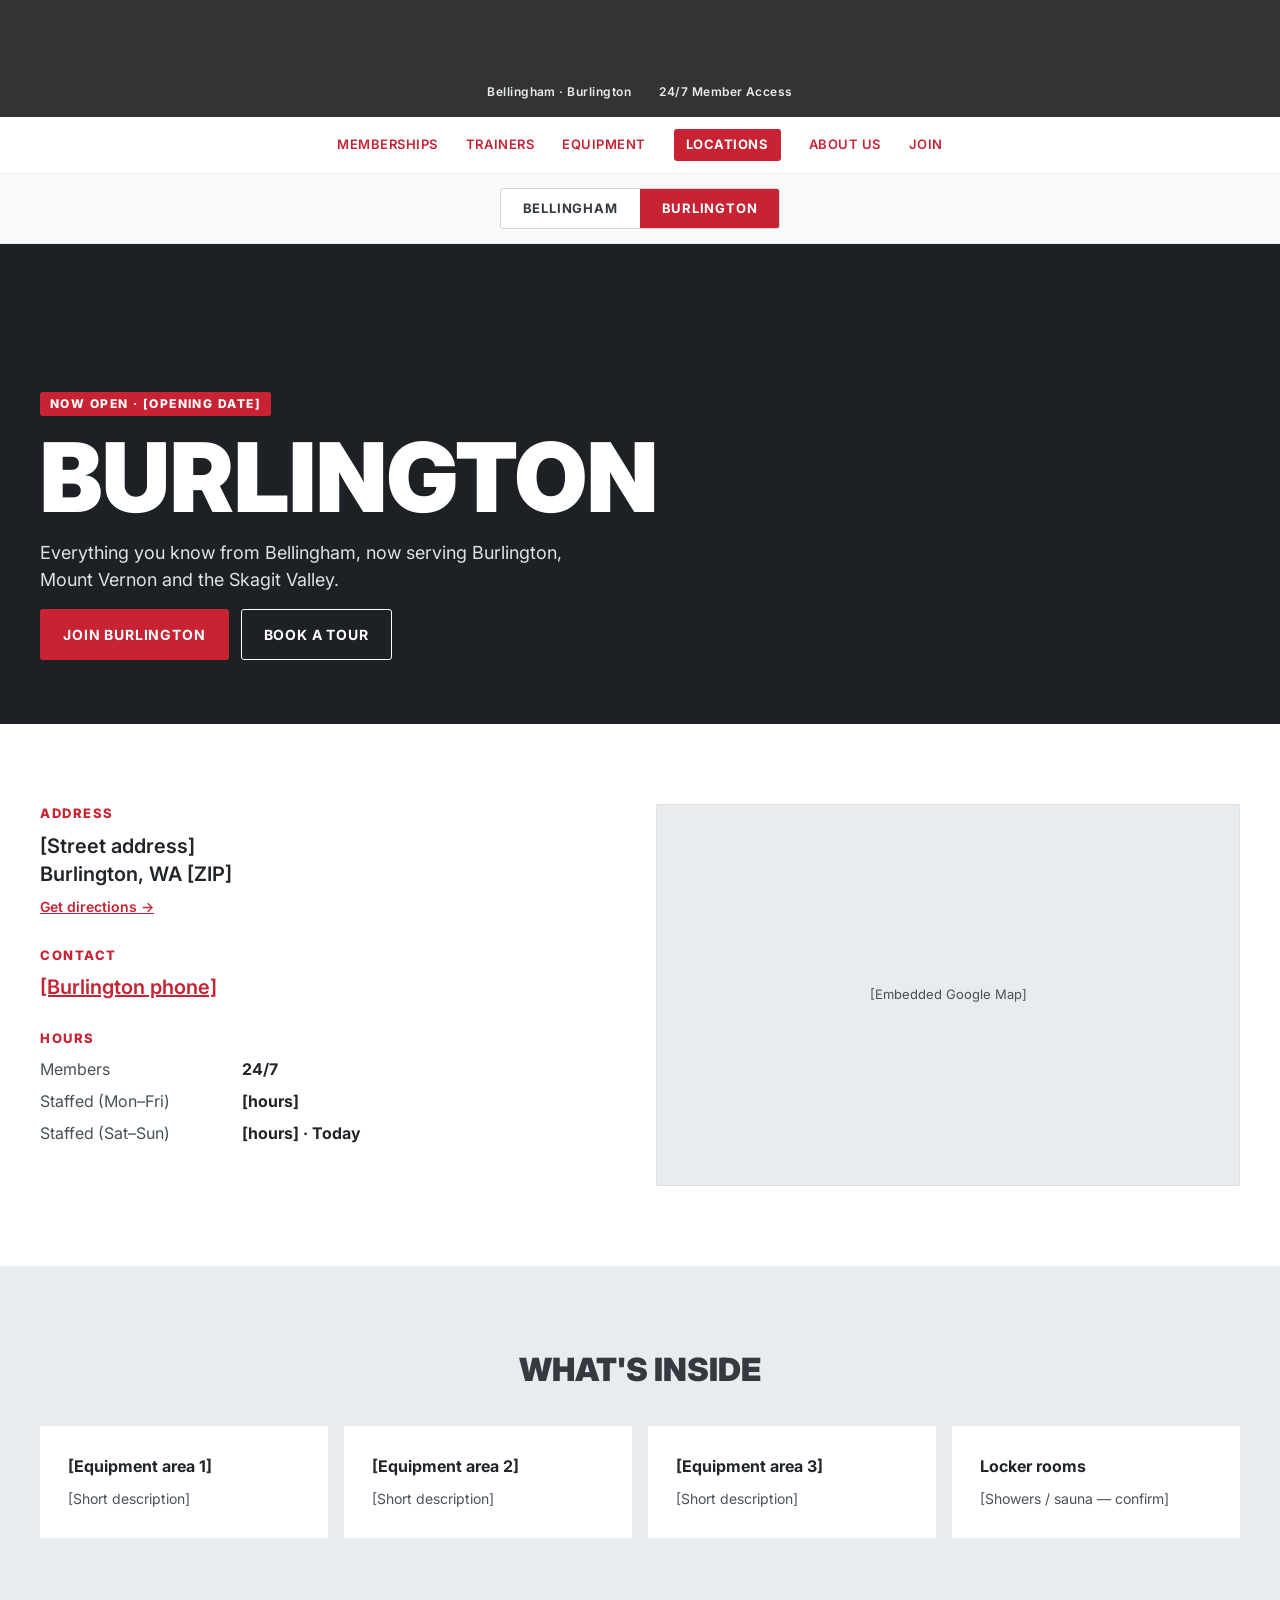
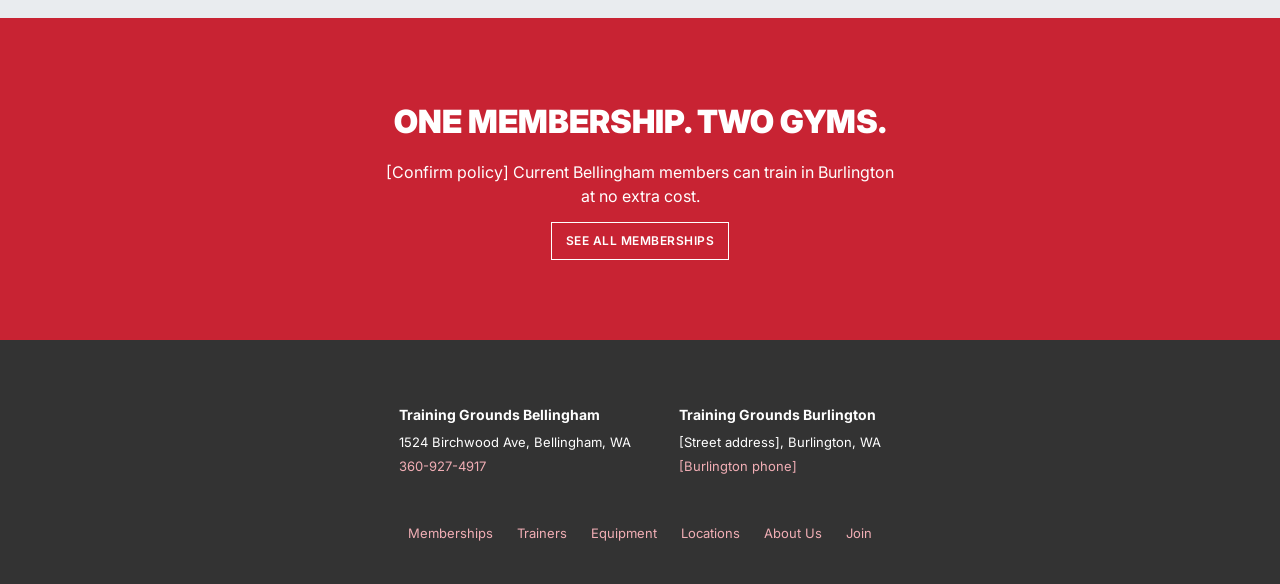
==== burlington.html @ 5257d99b "Add files via upload" ====
<!doctype html>
<html lang="en">
<head>
  <meta charset="utf-8">
  <meta name="viewport" content="width=device-width, initial-scale=1">
  <title>Training Grounds Burlington, WA | 24/7 Gym</title>
  <meta name="description" content="Training Grounds is now open in Burlington, WA. 24/7 member access, personal trainers and serious equipment for the Skagit Valley.">
  <link rel="preconnect" href="https://fonts.googleapis.com">
  <link rel="preconnect" href="https://fonts.gstatic.com" crossorigin>
  <link href="https://fonts.googleapis.com/css2?family=Inter:wght@400;600;700;800;900&family=Oswald:wght@700&display=swap" rel="stylesheet">
  <link rel="stylesheet" href="css/styles.css">

  <!-- Local SEO: fill in the placeholders before launch -->
  <script type="application/ld+json">
  {
    "@context": "https://schema.org",
    "@type": "ExerciseGym",
    "name": "Training Grounds Burlington",
    "address": {
      "@type": "PostalAddress",
      "streetAddress": "[Street address]",
      "addressLocality": "Burlington",
      "addressRegion": "WA",
      "postalCode": "[ZIP]",
      "addressCountry": "US"
    },
    "telephone": "[Burlington phone]",
    "url": "https://bellinghamtraininggrounds.com/burlington.html",
    "parentOrganization": { "@type": "Organization", "name": "Training Grounds" }
  }
  </script>
</head>
<body>

  <header class="site-header">
    <a class="logo" href="/" aria-label="Training Grounds home">
      <img src="/images/training_grounds1_text_white.png" alt="">
      <img class="logo-tg" src="/images/training_grounds_tg_red.png" alt="">
      <img src="/images/training_grounds2_text_white.png" alt="">
    </a>
    <div class="tagline">
      <span>Bellingham · Burlington</span>
      <span>24/7 Member Access</span>
    </div>
  </header>

  <nav class="site-nav" aria-label="Main">
    <button class="nav-toggle" type="button" aria-expanded="false" aria-controls="nav-list" data-nav-toggle>
      <svg width="18" height="18" viewBox="0 0 24 24" fill="none" stroke="currentColor" stroke-width="2.5" aria-hidden="true"><path d="M3 6h18M3 12h18M3 18h18"/></svg>
      MENU
    </button>
    <ul class="nav-list" id="nav-list">
      <li><a href="/Memberships">MEMBERSHIPS</a></li>
      <li><a href="/Trainers">TRAINERS</a></li>
      <li><a href="/Equipment">EQUIPMENT</a></li>
      <li><a class="nav-highlight" href="index.html#locations">LOCATIONS</a></li>
      <li><a href="/About">ABOUT US</a></li>
      <li><a href="/Join">JOIN</a></li>
    </ul>
  </nav>

  <div class="loc-switch">
    <nav class="loc-switch-group" aria-label="Choose location">
      <a href="index.html#locations">BELLINGHAM</a>
      <a href="burlington.html" aria-current="page">BURLINGTON</a>
    </nav>
  </div>

  <main>
    <section class="loc-hero">
      <!-- TODO: replace with Burlington exterior photo -->
      <img src="/images/burlington-exterior.jpg" alt="" onerror="this.remove()">
      <div class="container">
        <span class="badge">NOW OPEN · [OPENING DATE]</span>
        <h1>BURLINGTON</h1>
        <p>Everything you know from Bellingham, now serving Burlington, Mount Vernon and the Skagit Valley.</p>
        <div class="btn-row">
          <a class="btn btn--solid" href="/Join">JOIN BURLINGTON</a>
          <a class="btn btn--ghost-light" href="/Join">BOOK A TOUR</a>
        </div>
      </div>
    </section>

    <section class="details">
      <div class="container details-grid">
        <div>
          <div class="detail-block">
            <h2>ADDRESS</h2>
            <p>[Street address]<br>Burlington, WA [ZIP]</p>
            <a href="https://maps.google.com/?q=Training+Grounds+Burlington+WA" target="_blank" rel="noopener">Get directions →</a>
          </div>
          <div class="detail-block">
            <h2>CONTACT</h2>
            <p><a href="tel:+1XXXXXXXXXX" style="font-size:inherit">[Burlington phone]</a></p>
          </div>
          <div class="detail-block">
            <h2>HOURS</h2>
            <!-- data-days: 0=Sun … 6=Sat; data-open/close: 24h "HH:MM". main.js highlights today's row. -->
            <dl class="hours" data-hours>
              <dt>Members</dt><dd>24/7</dd>
              <dt data-days="1,2,3,4,5" data-open="09:00" data-close="18:00">Staffed (Mon–Fri)</dt><dd>[hours]</dd>
              <dt data-days="0,6" data-open="10:00" data-close="14:00">Staffed (Sat–Sun)</dt><dd>[hours]</dd>
            </dl>
          </div>
        </div>
        <div class="map">
          <!-- TODO: paste Google Maps embed iframe here, e.g.
          <iframe src="https://www.google.com/maps/embed?pb=..." loading="lazy" title="Map to Training Grounds Burlington"></iframe> -->
          <div class="photo-ph" style="height:100%;min-height:380px;background:var(--light);color:#495057">[Embedded Google Map]</div>
        </div>
      </div>
    </section>

    <section class="inside">
      <div class="container">
        <h2>WHAT'S INSIDE</h2>
        <div class="feature-grid">
          <div class="feature"><strong>[Equipment area 1]</strong><span>[Short description]</span></div>
          <div class="feature"><strong>[Equipment area 2]</strong><span>[Short description]</span></div>
          <div class="feature"><strong>[Equipment area 3]</strong><span>[Short description]</span></div>
          <div class="feature"><strong>Locker rooms</strong><span>[Showers / sauna — confirm]</span></div>
        </div>
      </div>
    </section>

    <section class="band">
      <h2>ONE MEMBERSHIP. TWO GYMS.</h2>
      <p>[Confirm policy] Current Bellingham members can train in Burlington at no extra cost.</p>
      <a class="outline-link outline-link--white" href="/Memberships">SEE ALL MEMBERSHIPS</a>
    </section>
  </main>

  <footer class="site-footer">
    <div class="footer-simple">
      <div class="footer-col">
        <strong>Training Grounds Bellingham</strong>
        <span>1524 Birchwood Ave, Bellingham, WA</span>
        <a href="tel:+13609274917">360-927-4917</a>
      </div>
      <div class="footer-col">
        <strong>Training Grounds Burlington</strong>
        <span>[Street address], Burlington, WA</span>
        <a href="tel:+1XXXXXXXXXX">[Burlington phone]</a>
      </div>
    </div>
    <nav class="footer-nav" aria-label="Footer">
      <a href="/Memberships">Memberships</a>
      <a href="/Trainers">Trainers</a>
      <a href="/Equipment">Equipment</a>
      <a href="index.html#locations">Locations</a>
      <a href="/About">About Us</a>
      <a href="/Join">Join</a>
    </nav>
  </footer>

  <script src="js/main.js" defer></script>
</body>
</html>
---- css/styles.css ----
/* Training Grounds – two-location styles */
:root {
  --red: #dc3545;
  --red-dark: #c82333;   /* used behind small white text (passes 4.5:1) */
  --red-darker: #9b1c28;
  --charcoal: #333;
  --slate: #343a40;
  --gray: #6c757d;
  --light: #e9ecef;
  --lighter: #f8f9fa;
  --border: #dee2e6;
  --ink: #212529;
  --pink: #f1aeb5;
  --photo: #2b3035;
  --font: "Inter", Tahoma, Arial, sans-serif;
  --display: "Oswald", Impact, sans-serif;
}

*, *::before, *::after { box-sizing: border-box; }
html { scroll-behavior: smooth; }
body { margin: 0; font-family: var(--font); color: var(--ink); background: #fff; line-height: 1.5; }
img { max-width: 100%; display: block; }
a { color: var(--red-dark); }
a:hover { color: var(--red-darker); }
.container { max-width: 1200px; margin: 0 auto; }
.visually-hidden { position: absolute; width: 1px; height: 1px; overflow: hidden; clip: rect(0 0 0 0); white-space: nowrap; }

/* ---------- Announcement bar ---------- */
.announce { position: relative; background: var(--red-dark); color: #fff; }
.announce a {
  display: flex; flex-wrap: wrap; justify-content: center; align-items: center;
  gap: 8px 16px; padding: 12px 56px; color: #fff; text-decoration: none;
  font-size: 14px; font-weight: 600; letter-spacing: .04em; text-align: center;
}
.announce a span:last-child { text-decoration: underline; }
.announce-close {
  position: absolute; right: 8px; top: 50%; transform: translateY(-50%);
  width: 44px; height: 44px; background: none; border: 0; color: #fff;
  font-size: 22px; cursor: pointer;
}
.announce.is-hidden { display: none; }

/* ---------- Badges ---------- */
.badge {
  display: inline-block; background: var(--red-dark); color: #fff;
  font-size: 12px; font-weight: 800; letter-spacing: .12em;
  padding: 6px 10px; border-radius: 3px; line-height: 1;
}
.badge--light { background: #fff; color: var(--red-dark); font-size: 11px; padding: 4px 8px; }
.badge--sm { font-size: 10px; padding: 4px 7px; }

/* ---------- Header ---------- */
.site-header { background: var(--charcoal); padding: 22px 16px 16px; text-align: center; }
.logo { display: inline-flex; align-items: center; gap: 12px; text-decoration: none; }
.logo img { height: 44px; width: auto; }
.logo .logo-tg { height: 54px; }
.logo-text { font-family: var(--display); font-weight: 700; font-size: 44px; letter-spacing: .06em; color: #fff; line-height: 1; }
.tagline { display: flex; justify-content: center; flex-wrap: wrap; gap: 4px 28px; margin-top: 6px; color: var(--light); font-size: 12px; font-weight: 600; letter-spacing: .04em; }

/* ---------- Nav ---------- */
.site-nav { background: #fff; border-bottom: 1px solid var(--light); position: sticky; top: 0; z-index: 20; }
.nav-toggle { display: none; }
.nav-list { list-style: none; margin: 0; padding: 12px 16px; display: flex; flex-wrap: wrap; justify-content: center; gap: 4px 28px; }
.nav-list a { display: inline-block; padding: 6px 0; color: var(--red-dark); text-decoration: none; font-size: 13px; font-weight: 600; letter-spacing: .04em; }
.nav-list a:hover { color: var(--red-darker); }
.nav-list a.nav-highlight { background: var(--red-dark); color: #fff; padding: 6px 12px; border-radius: 3px; font-weight: 700; }

/* ---------- Buttons ---------- */
.btn {
  display: inline-block; text-decoration: none; font-weight: 700; font-size: 14px;
  letter-spacing: .06em; padding: 14px 22px; border-radius: 3px; border: 1px solid transparent;
  transition: background .15s, color .15s;
}
.btn--solid { background: var(--red-dark); color: #fff; }
.btn--solid:hover { background: var(--red-darker); color: #fff; }
.btn--ghost-light { color: #fff; border-color: #fff; }
.btn--ghost-light:hover { background: #fff; color: var(--ink); }
.btn--ghost { color: var(--red-dark); border-color: var(--red-dark); }
.btn--ghost:hover { background: var(--red-dark); color: #fff; }
.btn--sm { font-size: 13px; padding: 12px 18px; }
.btn-row { display: flex; flex-wrap: wrap; gap: 12px; }

.outline-link {
  display: inline-block; text-decoration: none; border: 1px solid currentColor;
  padding: 9px 14px; font-size: 12px; font-weight: 600; letter-spacing: .04em;
}
.outline-link--red { color: var(--red-dark); }
.outline-link--white { color: #fff; }

/* ---------- Hero carousel ---------- */
.hero { background: var(--slate); padding: 24px 16px 16px; }
.carousel { position: relative; max-width: 1200px; margin: 0 auto; overflow: hidden; background: #1d2126; }
.slide { display: none; position: relative; min-height: 520px; }
.slide.is-active { display: flex; }
.slide > img, .slide > video { position: absolute; inset: 0; width: 100%; height: 100%; object-fit: cover; }
.slide-overlay {
  position: relative; z-index: 1; align-self: flex-end; padding: 48px; max-width: 700px;
  display: flex; flex-direction: column; gap: 16px; align-items: flex-start;
}
.slide--announce::after { content: ""; position: absolute; inset: 0; background: rgba(0,0,0,.55); }
.slide-overlay h1 { margin: 0; color: #fff; font-weight: 900; font-size: clamp(36px, 6vw, 68px); line-height: 1.02; letter-spacing: -.01em; }
.slide-overlay p { margin: 0; color: #dee2e6; font-size: 18px; }
.carousel-btn {
  position: absolute; top: 50%; transform: translateY(-50%); z-index: 2;
  width: 44px; height: 44px; border: 0; background: rgba(255,255,255,.85); color: var(--ink);
  font-size: 22px; cursor: pointer;
}
.carousel-btn--prev { left: 0; }
.carousel-btn--next { right: 0; }
.carousel-dots { display: flex; justify-content: center; gap: 4px; padding-top: 6px; }
.carousel-dots button { width: 28px; height: 28px; border: 0; background: none; cursor: pointer; padding: 0; display: grid; place-items: center; }
.carousel-dots button::before { content: ""; width: 8px; height: 8px; border-radius: 50%; background: var(--gray); }
.carousel-dots button[aria-current="true"]::before { background: #fff; }

/* ---------- Photo placeholder (remove when real images are in) ---------- */
.photo-ph { background: var(--photo); color: #adb5bd; font-size: 13px; display: flex; align-items: center; justify-content: center; text-align: center; padding: 16px; }

/* ---------- Locations ---------- */
.locations { padding: 88px 16px; }
.section-head { text-align: center; margin-bottom: 40px; }
.section-head h2 { margin: 0 0 10px; font-weight: 900; font-size: 40px; }
.section-head p { margin: 0 auto; color: #495057; max-width: 560px; }
.location-grid { display: grid; grid-template-columns: repeat(auto-fit, minmax(300px, 1fr)); gap: 32px; }
.location-card { position: relative; border: 1px solid var(--border); display: flex; flex-direction: column; }
.location-card--new { border: 2px solid var(--red-dark); }
.location-card > .badge { position: absolute; top: 16px; left: 16px; z-index: 1; }
.location-card .card-img { height: 260px; width: 100%; object-fit: cover; }
.card-body { padding: 32px; display: flex; flex-direction: column; gap: 18px; flex-grow: 1; }
.eyebrow { color: var(--gray); font-size: 12px; font-weight: 700; letter-spacing: .12em; }
.eyebrow--red { color: var(--red-dark); }
.card-body h3 { margin: 2px 0 0; font-size: 28px; font-weight: 900; }
.card-info { display: flex; flex-direction: column; gap: 6px; font-size: 15px; color: var(--slate); }
.card-info a { font-weight: 600; text-decoration: none; }
.tags { display: flex; flex-wrap: wrap; gap: 8px; list-style: none; margin: 0; padding: 0; }
.tags li { background: var(--light); font-size: 12px; font-weight: 600; padding: 6px 10px; border-radius: 3px; }
.card-body .btn-row { margin-top: auto; }

/* ---------- Split tiles (existing homepage sections) ---------- */
.split { display: grid; grid-template-columns: repeat(2, minmax(0, 1fr)); }
.split-text { padding: 96px 48px; display: flex; flex-direction: column; align-items: center; justify-content: center; text-align: center; gap: 16px; }
.split-text h2 { margin: 0; font-size: 32px; font-weight: 900; }
.split-text p { margin: 0; max-width: 400px; font-size: 14px; line-height: 1.55; }
.split-media { min-height: 360px; }
.split-media img { width: 100%; height: 100%; object-fit: cover; }
.bg-light { background: var(--light); color: var(--slate); }
.bg-gray { background: var(--gray); color: #fff; }
.bg-white { background: #fff; color: var(--slate); }

.band { background: var(--red-dark); color: #fff; padding: 80px 16px; text-align: center; display: flex; flex-direction: column; align-items: center; gap: 14px; }
.band h2 { margin: 0; font-size: 32px; font-weight: 900; }
.band p { margin: 0; max-width: 520px; }

/* ---------- Footer ---------- */
.site-footer { background: var(--charcoal); color: #fff; padding: 64px 16px 40px; font-size: 13px; }
.footer-grid { max-width: 1100px; margin: 0 auto; display: grid; grid-template-columns: repeat(auto-fit, minmax(200px, 1fr)); gap: 40px; }
.footer-col { display: flex; flex-direction: column; gap: 4px; }
.footer-col strong { font-size: 14px; margin-bottom: 4px; }
.footer-col a { color: var(--pink); text-decoration: none; }
.footer-col .badge, .footer-col img { align-self: flex-start; margin-bottom: 10px; }
.footer-col img { height: 40px; width: auto; }
.footer-col--person { padding-top: 54px; }
.footer-nav { display: flex; flex-wrap: wrap; justify-content: center; gap: 8px 24px; margin-top: 48px; }
.footer-nav a { color: var(--pink); text-decoration: none; }

/* ---------- Burlington page ---------- */
.loc-switch { background: var(--lighter); border-bottom: 1px solid var(--light); padding: 14px 16px; display: flex; justify-content: center; }
.loc-switch-group { display: flex; border: 1px solid #ced4da; border-radius: 3px; overflow: hidden; }
.loc-switch-group a { padding: 10px 22px; font-size: 13px; font-weight: 700; letter-spacing: .06em; color: var(--slate); text-decoration: none; background: #fff; }
.loc-switch-group a[aria-current="page"] { background: var(--red-dark); color: #fff; }

.loc-hero { position: relative; background: #1d2126; min-height: 480px; display: flex; align-items: flex-end; padding: 64px 16px; }
.loc-hero > img { position: absolute; inset: 0; width: 100%; height: 100%; object-fit: cover; opacity: .45; }
.loc-hero .container { position: relative; width: 100%; display: flex; flex-direction: column; gap: 16px; align-items: flex-start; }
.loc-hero h1 { margin: 0; color: #fff; font-weight: 900; font-size: clamp(44px, 8vw, 96px); line-height: .95; }
.loc-hero p { margin: 0; color: #dee2e6; font-size: 18px; max-width: 560px; }

.details { padding: 80px 16px; }
.details-grid { display: grid; grid-template-columns: repeat(auto-fit, minmax(300px, 1fr)); gap: 32px; }
.detail-block { margin-bottom: 28px; }
.detail-block h2 { margin: 0 0 8px; font-size: 13px; font-weight: 800; letter-spacing: .12em; color: var(--red-dark); }
.detail-block p { margin: 0 0 6px; font-size: 20px; font-weight: 600; line-height: 1.4; }
.detail-block a { font-size: 14px; font-weight: 600; }
.hours { display: grid; grid-template-columns: repeat(2, minmax(0, 1fr)); gap: 8px 24px; max-width: 380px; margin: 0; }
.hours dt { color: #495057; }
.hours dd { margin: 0; font-weight: 700; }
.hours .is-open-now { color: #1e7e34; }
.map { min-height: 380px; border: 1px solid var(--border); background: var(--light); }
.map iframe { width: 100%; height: 100%; min-height: 380px; border: 0; }

.inside { background: var(--light); padding: 80px 16px; }
.inside h2 { text-align: center; margin: 0 0 32px; font-size: 32px; font-weight: 900; color: var(--slate); }
.feature-grid { display: grid; grid-template-columns: repeat(auto-fit, minmax(240px, 1fr)); gap: 16px; }
.feature { background: #fff; padding: 28px; }
.feature strong { display: block; font-size: 16px; margin-bottom: 8px; }
.feature span { font-size: 14px; color: #495057; }

.footer-simple { display: flex; flex-wrap: wrap; justify-content: center; gap: 48px; }

/* ---------- Responsive ---------- */
@media (max-width: 760px) {
  .logo-text { font-size: 28px; }
  .logo img { height: 28px; }
  .logo .logo-tg { height: 36px; }
  .nav-toggle {
    display: flex; align-items: center; justify-content: center; gap: 8px;
    width: 100%; min-height: 48px; background: #fff; border: 0;
    color: var(--red-dark); font: 700 13px var(--font); letter-spacing: .06em; cursor: pointer;
  }
  .nav-list { display: none; flex-direction: column; align-items: center; padding-top: 0; }
  .site-nav.is-open .nav-list { display: flex; }
  .nav-list a { padding: 10px 0; }
  .split { grid-template-columns: 1fr; }
  .split-text { padding: 64px 24px; }
  .split--media-first .split-media { order: -1; }
  .slide { min-height: 440px; }
  .slide-overlay { padding: 32px 24px 56px; }
  .announce a { padding: 12px 48px 12px 16px; }
  .footer-col--person { padding-top: 0; }
}
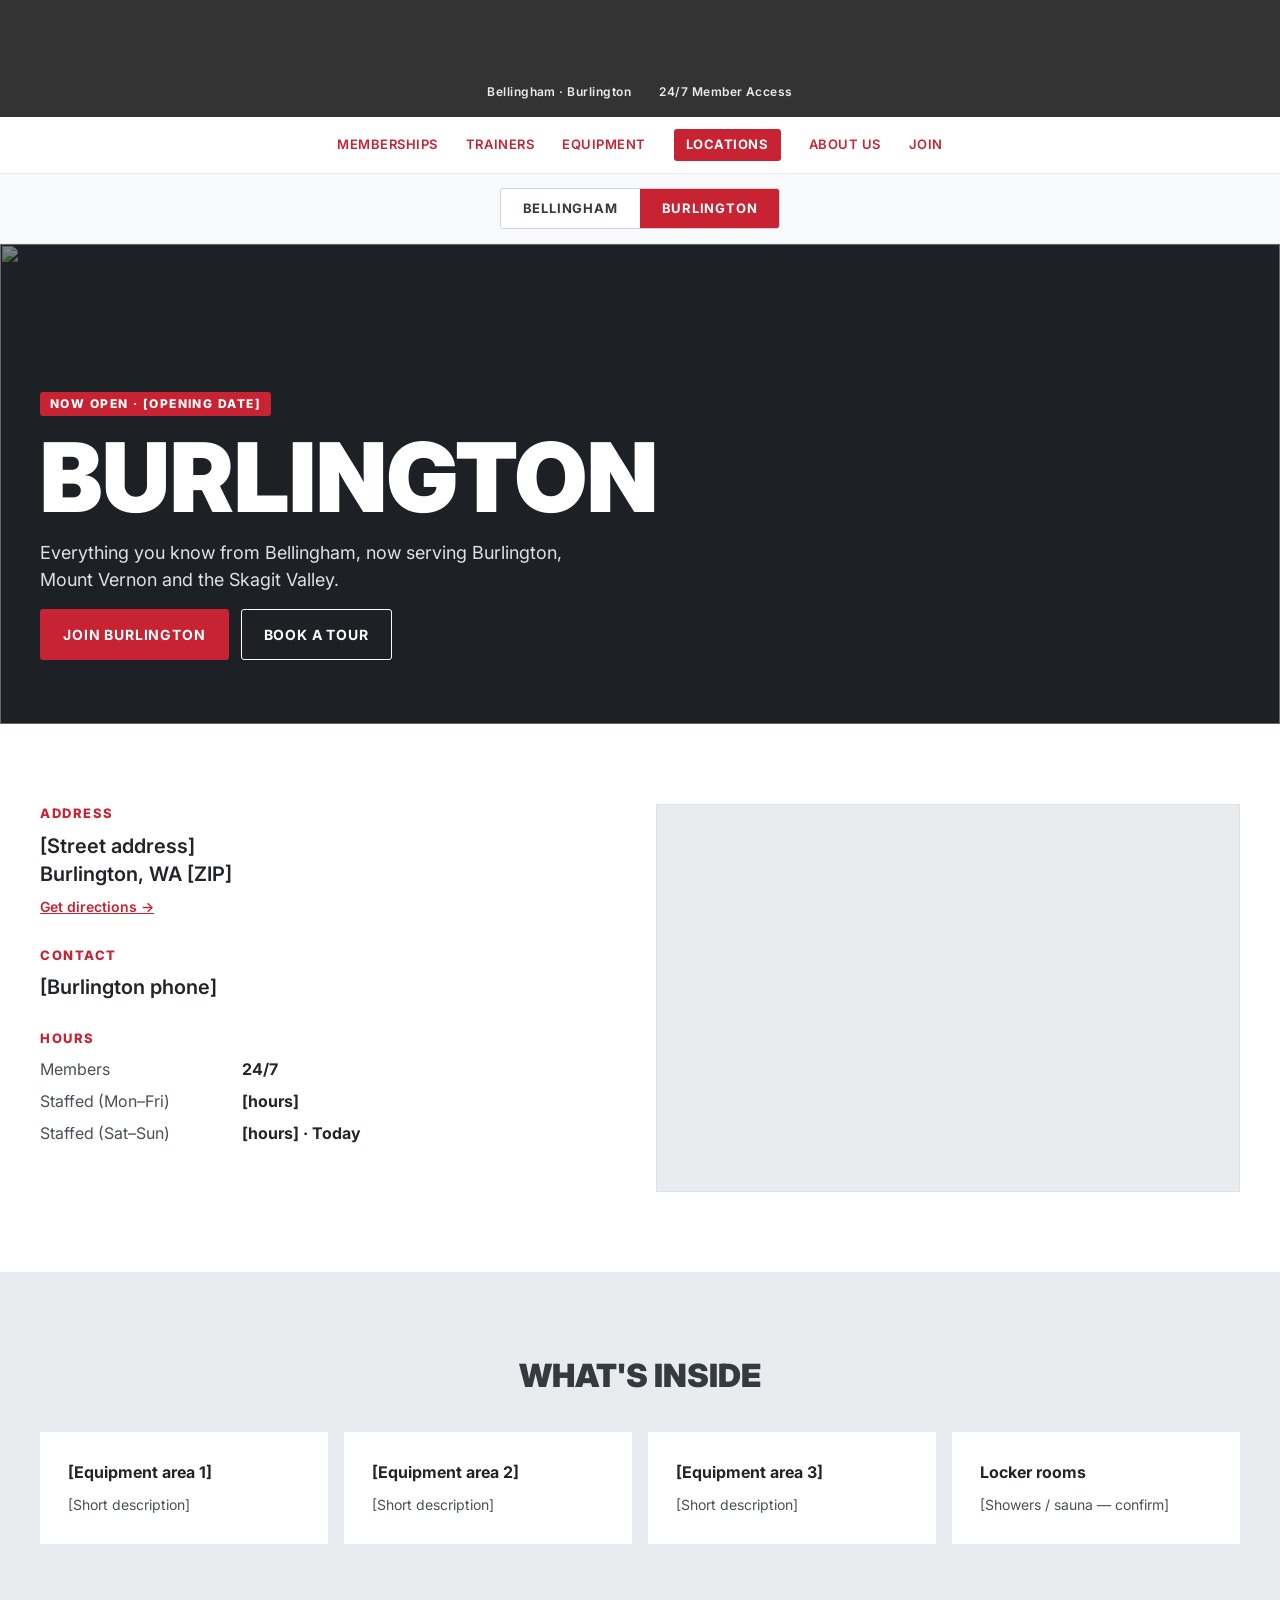
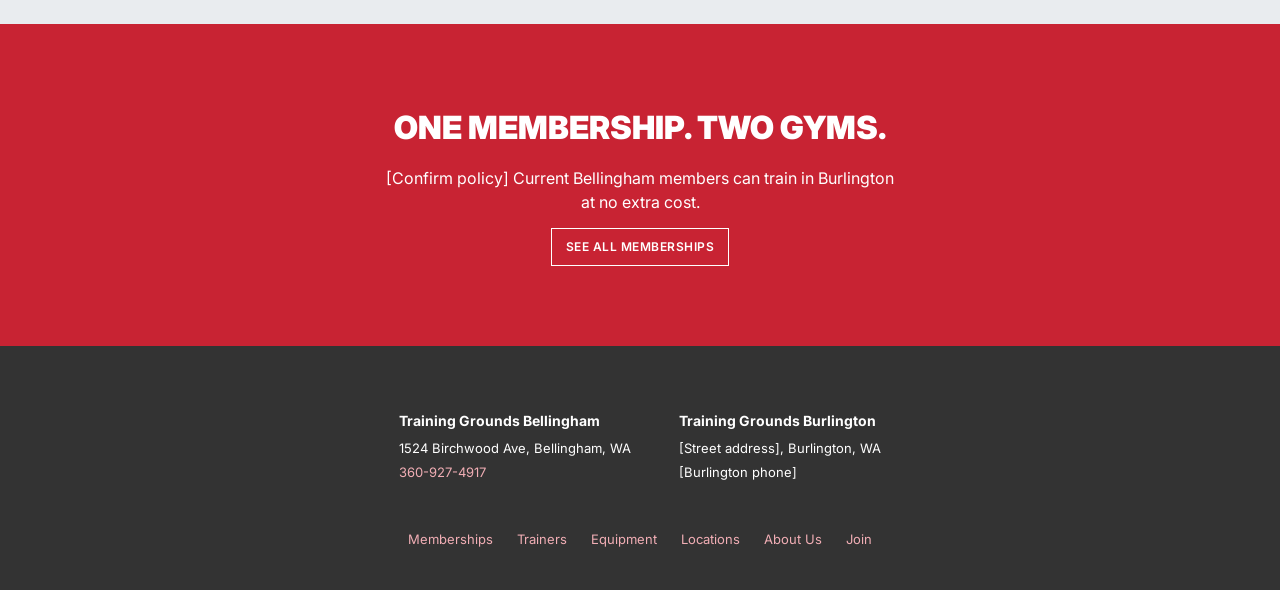
==== commit 4f3fff2f: "Add files via upload" ====
--- a/burlington.html
+++ b/burlington.html
@@ -33,10 +33,10 @@
 <body>
 
   <header class="site-header">
-    <a class="logo" href="/" aria-label="Training Grounds home">
-      <img src="/images/training_grounds1_text_white.png" alt="">
-      <img class="logo-tg" src="/images/training_grounds_tg_red.png" alt="">
-      <img src="/images/training_grounds2_text_white.png" alt="">
+    <a class="logo" href="index.html" aria-label="Training Grounds home">
+      <img src="https://bellinghamtraininggrounds.com/images/training_grounds1_text_white.png" alt="">
+      <img class="logo-tg" src="https://bellinghamtraininggrounds.com/images/training_grounds_tg_red.png" alt="">
+      <img src="https://bellinghamtraininggrounds.com/images/training_grounds2_text_white.png" alt="">
     </a>
     <div class="tagline">
       <span>Bellingham · Burlington</span>
@@ -50,12 +50,12 @@
       MENU
     </button>
     <ul class="nav-list" id="nav-list">
-      <li><a href="/Memberships">MEMBERSHIPS</a></li>
-      <li><a href="/Trainers">TRAINERS</a></li>
-      <li><a href="/Equipment">EQUIPMENT</a></li>
+      <li><a href="https://bellinghamtraininggrounds.com/Memberships">MEMBERSHIPS</a></li>
+      <li><a href="https://bellinghamtraininggrounds.com/Trainers">TRAINERS</a></li>
+      <li><a href="https://bellinghamtraininggrounds.com/Equipment">EQUIPMENT</a></li>
       <li><a class="nav-highlight" href="index.html#locations">LOCATIONS</a></li>
-      <li><a href="/About">ABOUT US</a></li>
-      <li><a href="/Join">JOIN</a></li>
+      <li><a href="https://bellinghamtraininggrounds.com/About">ABOUT US</a></li>
+      <li><a href="https://bellinghamtraininggrounds.com/Join">JOIN</a></li>
     </ul>
   </nav>
 
@@ -68,15 +68,15 @@
 
   <main>
     <section class="loc-hero">
-      <!-- TODO: replace with Burlington exterior photo -->
-      <img src="/images/burlington-exterior.jpg" alt="" onerror="this.remove()">
+      <!-- TODO: swap for a Burlington exterior photo when available -->
+      <img src="https://bellinghamtraininggrounds.com/images/Home1.jpg" alt="">
       <div class="container">
         <span class="badge">NOW OPEN · [OPENING DATE]</span>
         <h1>BURLINGTON</h1>
         <p>Everything you know from Bellingham, now serving Burlington, Mount Vernon and the Skagit Valley.</p>
         <div class="btn-row">
-          <a class="btn btn--solid" href="/Join">JOIN BURLINGTON</a>
-          <a class="btn btn--ghost-light" href="/Join">BOOK A TOUR</a>
+          <a class="btn btn--solid" href="https://bellinghamtraininggrounds.com/Join">JOIN BURLINGTON</a>
+          <a class="btn btn--ghost-light" href="https://bellinghamtraininggrounds.com/Join">BOOK A TOUR</a>
         </div>
       </div>
     </section>
@@ -87,11 +87,11 @@
           <div class="detail-block">
             <h2>ADDRESS</h2>
             <p>[Street address]<br>Burlington, WA [ZIP]</p>
-            <a href="https://maps.google.com/?q=Training+Grounds+Burlington+WA" target="_blank" rel="noopener">Get directions →</a>
+            <a href="https://maps.google.com/?q=Burlington,+WA" target="_blank" rel="noopener">Get directions →</a>
           </div>
           <div class="detail-block">
             <h2>CONTACT</h2>
-            <p><a href="tel:+1XXXXXXXXXX" style="font-size:inherit">[Burlington phone]</a></p>
+            <p><span>[Burlington phone]</span></p>
           </div>
           <div class="detail-block">
             <h2>HOURS</h2>
@@ -106,7 +106,8 @@
         <div class="map">
           <!-- TODO: paste Google Maps embed iframe here, e.g.
           <iframe src="https://www.google.com/maps/embed?pb=..." loading="lazy" title="Map to Training Grounds Burlington"></iframe> -->
-          <div class="photo-ph" style="height:100%;min-height:380px;background:var(--light);color:#495057">[Embedded Google Map]</div>
+          <!-- TODO: once the street address is set, replace "Burlington,+WA" with the full address -->
+          <iframe src="https://www.google.com/maps?q=Burlington,+WA&amp;output=embed" loading="lazy" title="Map of Burlington, WA" referrerpolicy="no-referrer-when-downgrade"></iframe>
         </div>
       </div>
     </section>
@@ -126,7 +127,7 @@
     <section class="band">
       <h2>ONE MEMBERSHIP. TWO GYMS.</h2>
       <p>[Confirm policy] Current Bellingham members can train in Burlington at no extra cost.</p>
-      <a class="outline-link outline-link--white" href="/Memberships">SEE ALL MEMBERSHIPS</a>
+      <a class="outline-link outline-link--white" href="https://bellinghamtraininggrounds.com/Memberships">SEE ALL MEMBERSHIPS</a>
     </section>
   </main>
 
@@ -140,16 +141,16 @@
       <div class="footer-col">
         <strong>Training Grounds Burlington</strong>
         <span>[Street address], Burlington, WA</span>
-        <a href="tel:+1XXXXXXXXXX">[Burlington phone]</a>
+        <span>[Burlington phone]</span>
       </div>
     </div>
     <nav class="footer-nav" aria-label="Footer">
-      <a href="/Memberships">Memberships</a>
-      <a href="/Trainers">Trainers</a>
-      <a href="/Equipment">Equipment</a>
+      <a href="https://bellinghamtraininggrounds.com/Memberships">Memberships</a>
+      <a href="https://bellinghamtraininggrounds.com/Trainers">Trainers</a>
+      <a href="https://bellinghamtraininggrounds.com/Equipment">Equipment</a>
       <a href="index.html#locations">Locations</a>
-      <a href="/About">About Us</a>
-      <a href="/Join">Join</a>
+      <a href="https://bellinghamtraininggrounds.com/About">About Us</a>
+      <a href="https://bellinghamtraininggrounds.com/Join">Join</a>
     </nav>
   </footer>
 
--- a/css/styles.css
+++ b/css/styles.css
@@ -142,6 +142,8 @@
 .split-text p { margin: 0; max-width: 400px; font-size: 14px; line-height: 1.55; }
 .split-media { min-height: 360px; }
 .split-media img { width: 100%; height: 100%; object-fit: cover; }
+.trainer-grid { display: grid; grid-template-columns: repeat(4, minmax(0, 1fr)); }
+.trainer-grid img { aspect-ratio: 1 / 1; height: auto; }
 .bg-light { background: var(--light); color: var(--slate); }
 .bg-gray { background: var(--gray); color: #fff; }
 .bg-white { background: #fff; color: var(--slate); }
